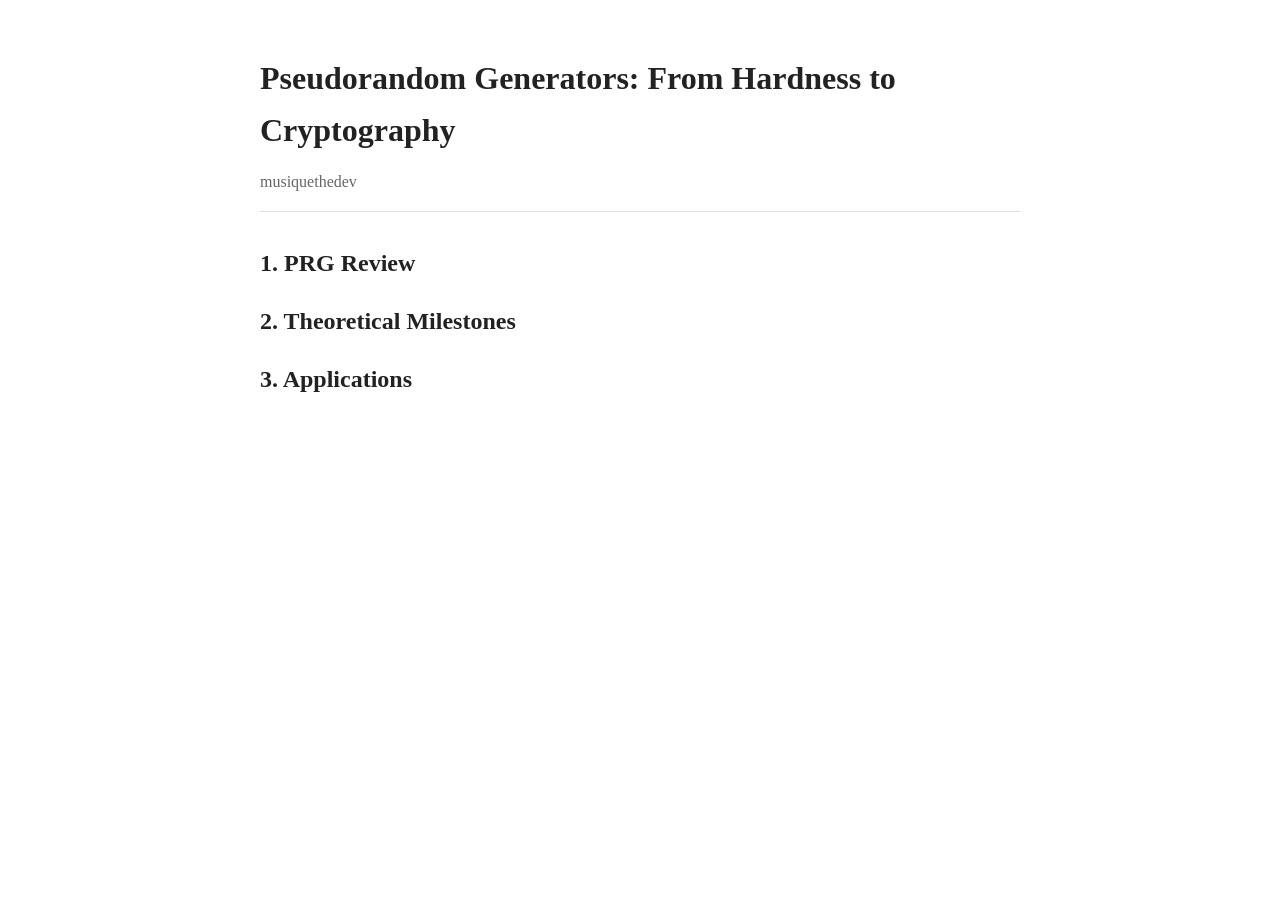
==== index.html @ 6d501039 "Initial site skeleton: title, author, section headers Co-Authored-By: Claude Opus 5.5 <noreply@anthr" ====
<!doctype html>
<html lang="en">
<head>
  <meta charset="utf-8">
  <meta name="viewport" content="width=device-width, initial-scale=1">
  <title>Pseudorandom Generators: From Hardness to Cryptography</title>
  <style>
    body { max-width: 760px; margin: 0 auto; padding: 2rem 1rem; font-family: Georgia, serif; line-height: 1.6; color: #222; background: #fff; }
    header { border-bottom: 1px solid #ddd; margin-bottom: 2rem; }
    .author { color: #666; margin-top: -0.5rem; }
  </style>
</head>
<body>
  <header>
    <h1>Pseudorandom Generators: From Hardness to Cryptography</h1>
    <p class="author">musiquethedev</p>
  </header>

  <section id="prg-review">
    <h2>1. PRG Review</h2>
  </section>

  <section id="theoretical-milestones">
    <h2>2. Theoretical Milestones</h2>
  </section>

  <section id="applications">
    <h2>3. Applications</h2>
  </section>
</body>
</html>
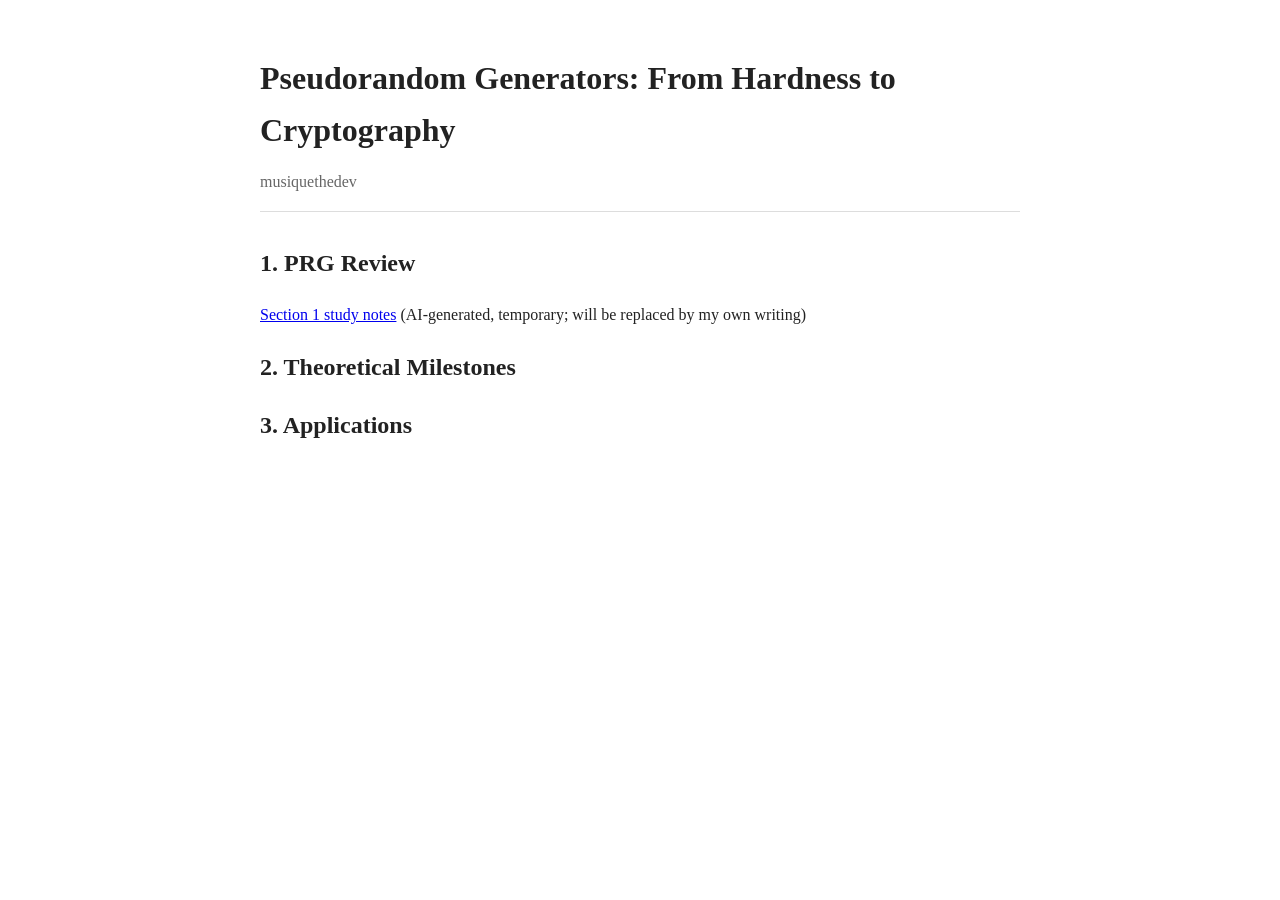
==== commit 6b8bbe9c: "Link Section 1 study notes from landing page Co-Authored-By: Claude Opus 5.5 <noreply@anthropic.com>" ====
--- a/index.html
+++ b/index.html
@@ -18,6 +18,7 @@
 
   <section id="prg-review">
     <h2>1. PRG Review</h2>
+    <p><a href="study/section1.html">Section 1 study notes</a> (AI-generated, temporary; will be replaced by my own writing)</p>
   </section>
 
   <section id="theoretical-milestones">
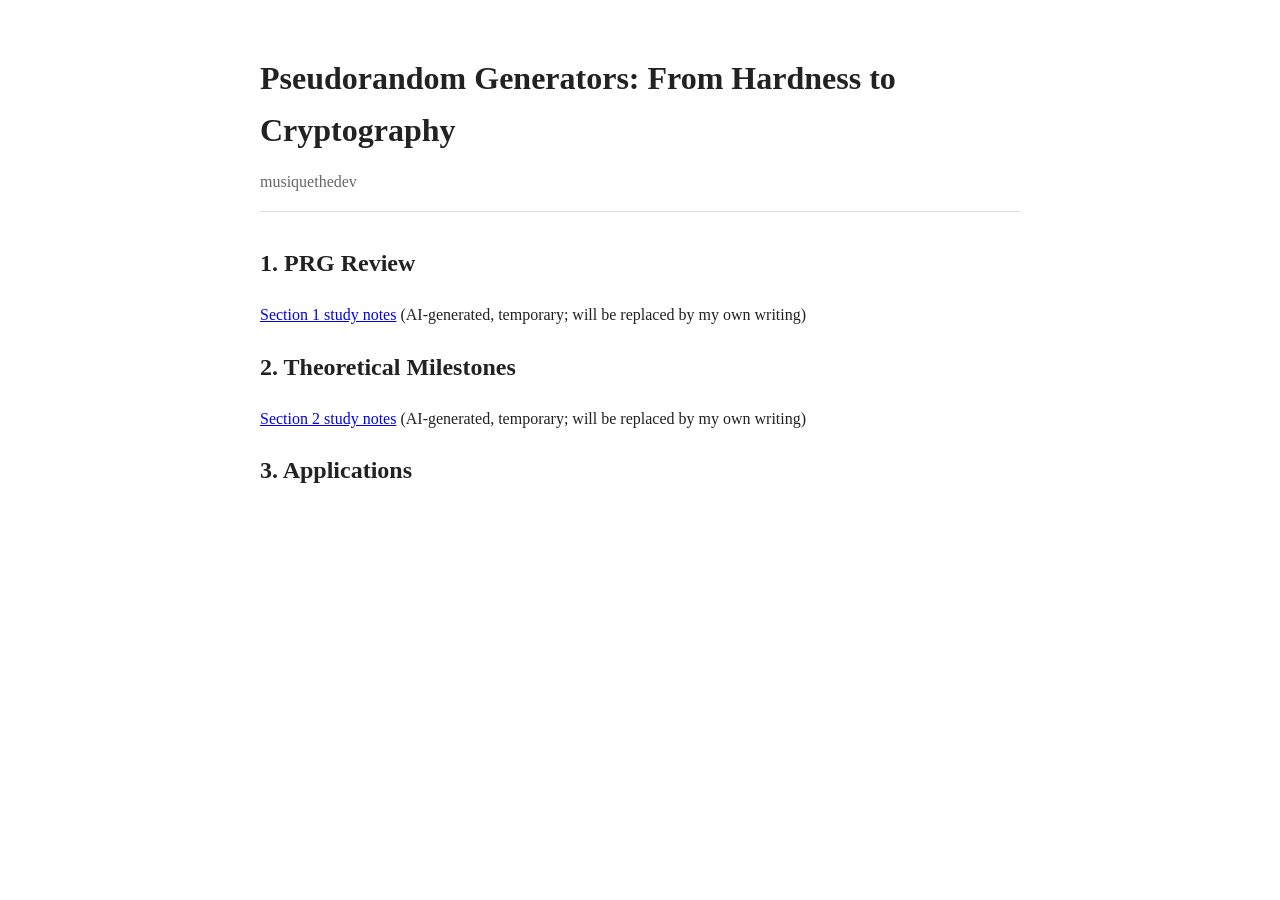
==== commit b7a9ec1b: "Restructure Section 1 derandomization part (Option A); add Section 2 study notes (OWF, Goldreich-Lev" ====
--- a/index.html
+++ b/index.html
@@ -23,6 +23,7 @@
 
   <section id="theoretical-milestones">
     <h2>2. Theoretical Milestones</h2>
+    <p><a href="study/section2.html">Section 2 study notes</a> (AI-generated, temporary; will be replaced by my own writing)</p>
   </section>
 
   <section id="applications">
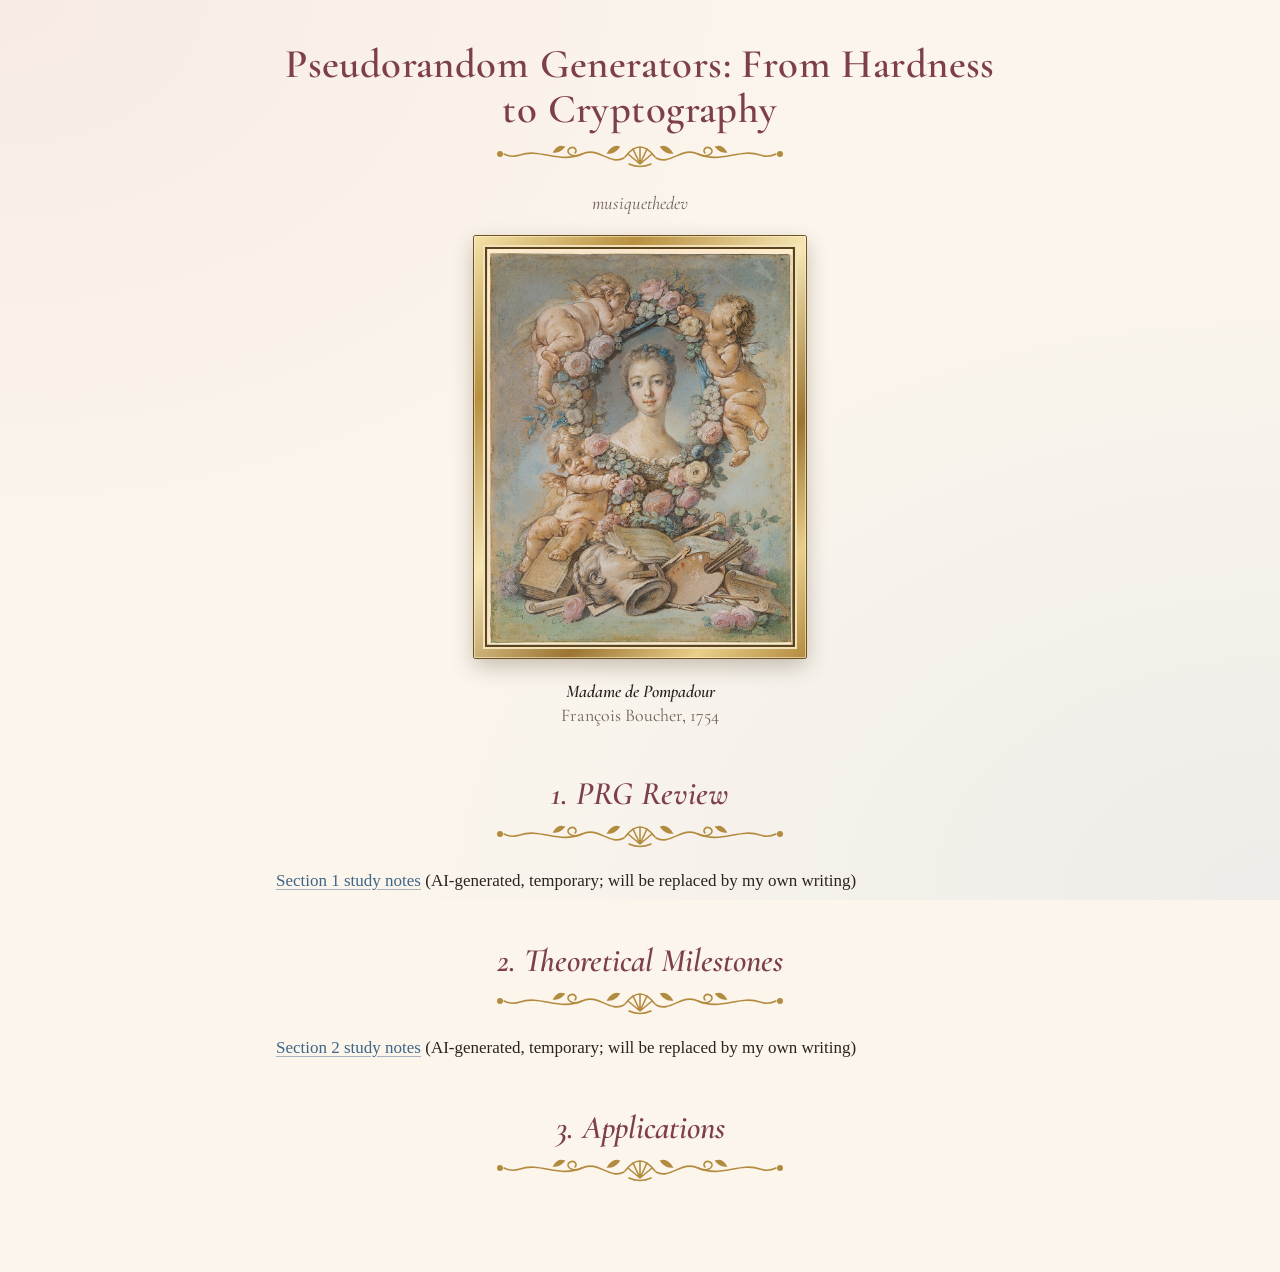
==== commit 11b6b8b9: "Rococo visual theme: pastel/gilt palette, Cormorant display titles, rocaille flourish dividers, gilt" ====
--- a/index.html
+++ b/index.html
@@ -4,16 +4,22 @@
   <meta charset="utf-8">
   <meta name="viewport" content="width=device-width, initial-scale=1">
   <title>Pseudorandom Generators: From Hardness to Cryptography</title>
+  <link rel="preconnect" href="https://fonts.googleapis.com"><link rel="preconnect" href="https://fonts.gstatic.com" crossorigin>
+  <link rel="stylesheet" href="https://fonts.googleapis.com/css2?family=Cormorant+Garamond:ital,wght@0,500;0,600;0,700;1,500;1,600&display=swap">
   <style>
-    body { max-width: 760px; margin: 0 auto; padding: 2rem 1rem; font-family: Georgia, serif; line-height: 1.6; color: #222; background: #fff; }
-    header { border-bottom: 1px solid #ddd; margin-bottom: 2rem; }
-    .author { color: #666; margin-top: -0.5rem; }
+    *{box-sizing:border-box}
+    body { max-width: 760px; margin: 0 auto; padding: 2rem 16px 4rem; font-family: Georgia, serif; line-height: 1.6; font-size: 17px; color: var(--fg); background: var(--bg); }
+    header { margin-bottom: 1rem; }
+    section { margin-bottom: 1.5rem; }
+    a { color: var(--accent); }
   </style>
+  <link rel="stylesheet" href="assets/rococo.css">
 </head>
 <body>
   <header>
     <h1>Pseudorandom Generators: From Hardness to Cryptography</h1>
     <p class="author">musiquethedev</p>
+    <figure class="painting"><div class="frame"><img src="assets/paintings/boucher-pompadour.jpg" width="960" height="1242" alt="A pastel portrait of Madame de Pompadour framed by a garland of roses held by cherubs, above books, a palette and music." decoding="async"></div><figcaption><a href="https://commons.wikimedia.org/wiki/File:Fran%C3%A7ois_Boucher_-_Madame_de_Pompadour_-_Google_Art_Project.jpg" rel="noopener"><span class="p-title">Madame de Pompadour</span></a><br><span class="p-artist">François Boucher, 1754</span></figcaption></figure>
   </header>
 
   <section id="prg-review">
--- a/assets/rococo.css
+++ b/assets/rococo.css
@@ -0,0 +1,89 @@
+/* Rococo theme for the whole site: pastel salon palette, gilt ornament, display type for titles.
+   Body prose keeps the original Georgia 17px / 1.65 for readability. Loaded after each page's own styles. */
+:root{
+  --bg:#fbf5ec; --fg:#2b2320; --muted:#6f6258; --rule:#e6d8c3; --card:#f6ece0;
+  --accent:#3f6587; --warn-bg:#fbf0d6; --warn-fg:#6b4e00; --warn-rule:#d9b86a;
+  --src-bg:#e5edf3; --src-fg:#2f5372; --me-bg:#f6e1e3; --me-fg:#8c3a48;
+  --dr:#3d7660; --dr-bg:#e7f0eb;
+  --heading:#7e3f4c; --gold:#b38b3f; --gold-soft:#dcc48c; --gold-ink:#7f5d22;
+  --blush:rgba(214,150,160,.10); --sky:rgba(140,175,210,.12);
+}
+@media (prefers-color-scheme: dark){
+  :root:not([data-theme="light"]){
+    --bg:#191c25; --fg:#ece4d6; --muted:#a89e90; --rule:#383a45; --card:#22252f;
+    --accent:#9ec0de; --warn-bg:#352c16; --warn-fg:#f0d78f; --warn-rule:#7c6526;
+    --src-bg:#24364a; --src-fg:#c3d8ec; --me-bg:#452a30; --me-fg:#f0bcc4;
+    --dr:#8fcdb2; --dr-bg:#1d312a;
+    --heading:#e8b4bd; --gold:#d4b36a; --gold-soft:#7d6939; --gold-ink:#e2c587;
+    --blush:rgba(232,180,189,.06); --sky:rgba(158,192,222,.07);
+  }
+}
+:root[data-theme="dark"]{
+  --bg:#191c25; --fg:#ece4d6; --muted:#a89e90; --rule:#383a45; --card:#22252f;
+  --accent:#9ec0de; --warn-bg:#352c16; --warn-fg:#f0d78f; --warn-rule:#7c6526;
+  --src-bg:#24364a; --src-fg:#c3d8ec; --me-bg:#452a30; --me-fg:#f0bcc4;
+  --dr:#8fcdb2; --dr-bg:#1d312a;
+  --heading:#e8b4bd; --gold:#d4b36a; --gold-soft:#7d6939; --gold-ink:#e2c587;
+  --blush:rgba(232,180,189,.06); --sky:rgba(158,192,222,.07);
+}
+
+/* Soft pastel wash, like a salon ceiling */
+body,.deck{background:
+  radial-gradient(ellipse at 0% 0%,var(--blush),transparent 45%),
+  radial-gradient(ellipse at 100% 100%,var(--sky),transparent 50%),
+  var(--bg)}
+body{background-attachment:fixed}
+
+/* ---------- Display type ---------- */
+h1,h2,h3,.deck-title,.box > .label,th,.toc-title{font-family:"Cormorant Garamond","Cormorant",Garamond,Georgia,serif}
+h1{font-weight:600;font-size:2.55rem;line-height:1.12;text-align:center;color:var(--heading);letter-spacing:.01em;margin:.6rem 0 .2rem}
+h1::after,h2::after{content:"";display:block;width:min(300px,78%);height:30px;margin:.45rem auto 0;background:var(--gold);
+  -webkit-mask:url("data:image/svg+xml,<svg xmlns=%22http://www.w3.org/2000/svg%22 viewBox=%220 -5 300 35%22 fill=%22none%22 stroke=%22%23000%22 stroke-width=%221.6%22 stroke-linecap=%22round%22><path d=%22M150 24L150 7M150 24L143 9M150 24L157 9M150 24L138 14M150 24L162 14%22/><path d=%22M135 17Q150-3 165 17%22/><path d=%22M139 24Q150 29 161 24%22/><path d=%22M134 18C120 26 108 6 92 14C82 19 74 12 80 8C84 6 88 10 85 13%22/><path d=%22M92 14C70 24 50 8 30 15C24 17 18 16 14 14%22/><path d=%22M118 13q5-8 11-6q-4 6-11 6z%22 fill=%22%23000%22/><path d=%22M64 12q4-7 10-5q-4 5-10 5z%22 fill=%22%23000%22/><circle cx=%2210%22 cy=%2214%22 r=%222.2%22 fill=%22%23000%22/><g transform=%22translate%28300 0%29 scale%28-1 1%29%22><path d=%22M134 18C120 26 108 6 92 14C82 19 74 12 80 8C84 6 88 10 85 13%22/><path d=%22M92 14C70 24 50 8 30 15C24 17 18 16 14 14%22/><path d=%22M118 13q5-8 11-6q-4 6-11 6z%22 fill=%22%23000%22/><path d=%22M64 12q4-7 10-5q-4 5-10 5z%22 fill=%22%23000%22/><circle cx=%2210%22 cy=%2214%22 r=%222.2%22 fill=%22%23000%22/></g></svg>") center/contain no-repeat;mask:url("data:image/svg+xml,<svg xmlns=%22http://www.w3.org/2000/svg%22 viewBox=%220 0 300 30%22 fill=%22none%22 stroke=%22%23000%22 stroke-width=%221.6%22 stroke-linecap=%22round%22><path d=%22M150 24L150 7M150 24L143 9M150 24L157 9M150 24L138 14M150 24L162 14%22/><path d=%22M135 17Q150-3 165 17%22/><path d=%22M139 24Q150 29 161 24%22/><path d=%22M134 18C120 26 108 6 92 14C82 19 74 12 80 8C84 6 88 10 85 13%22/><path d=%22M92 14C70 24 50 8 30 15C24 17 18 16 14 14%22/><path d=%22M118 13q5-8 11-6q-4 6-11 6z%22 fill=%22%23000%22/><path d=%22M64 12q4-7 10-5q-4 5-10 5z%22 fill=%22%23000%22/><circle cx=%2210%22 cy=%2214%22 r=%222.2%22 fill=%22%23000%22/><g transform=%22translate%28300 0%29 scale%28-1 1%29%22><path d=%22M134 18C120 26 108 6 92 14C82 19 74 12 80 8C84 6 88 10 85 13%22/><path d=%22M92 14C70 24 50 8 30 15C24 17 18 16 14 14%22/><path d=%22M118 13q5-8 11-6q-4 6-11 6z%22 fill=%22%23000%22/><path d=%22M64 12q4-7 10-5q-4 5-10 5z%22 fill=%22%23000%22/><circle cx=%2210%22 cy=%2214%22 r=%222.2%22 fill=%22%23000%22/></g></svg>") center/contain no-repeat}
+h2{font-weight:600;font-style:italic;font-size:2.05rem;line-height:1.15;text-align:center;color:var(--heading);
+  border-top:none;padding-top:0;margin:3rem 0 1rem}
+h3{font-weight:700;font-size:1.42rem;line-height:1.25;color:var(--gold-ink);margin:2rem 0 .45rem;display:flex;align-items:center;gap:.5rem}
+h3::before{content:"";flex:0 0 auto;width:28px;height:17px;background:var(--gold);
+  -webkit-mask:url("data:image/svg+xml,<svg xmlns=%22http://www.w3.org/2000/svg%22 viewBox=%220 0 40 24%22 fill=%22none%22 stroke=%22%23000%22 stroke-width=%221.6%22 stroke-linecap=%22round%22><path d=%22M20 20C12 22 6 14 10 9C13 5 19 8 16 12%22/><path d=%22M20 20C28 22 34 14 30 9C27 5 21 8 24 12%22/><path d=%22M20 20L20 6%22/><circle cx=%2220%22 cy=%224%22 r=%222%22 fill=%22%23000%22/></svg>") center/contain no-repeat;mask:url("data:image/svg+xml,<svg xmlns=%22http://www.w3.org/2000/svg%22 viewBox=%220 0 40 24%22 fill=%22none%22 stroke=%22%23000%22 stroke-width=%221.6%22 stroke-linecap=%22round%22><path d=%22M20 20C12 22 6 14 10 9C13 5 19 8 16 12%22/><path d=%22M20 20C28 22 34 14 30 9C27 5 21 8 24 12%22/><path d=%22M20 20L20 6%22/><circle cx=%2220%22 cy=%224%22 r=%222%22 fill=%22%23000%22/></svg>") center/contain no-repeat}
+h1 + .author,.author{text-align:center;font-family:"Cormorant Garamond",Georgia,serif;font-style:italic;font-size:1.15rem;color:var(--muted)}
+
+/* ---------- Cartouche boxes ---------- */
+.box{background:var(--card);border:1px solid var(--gold);border-left:1px solid var(--gold);border-radius:3px;
+  box-shadow:inset 0 0 0 3px var(--card),inset 0 0 0 4px var(--gold-soft);padding:.85rem 1.15rem}
+.box > .label{font-size:1.12rem;font-weight:700;text-transform:none;letter-spacing:.03em;font-variant:small-caps;color:var(--gold-ink)}
+.box.derand{border-color:var(--dr);border-left-color:var(--dr);box-shadow:inset 0 0 0 3px var(--dr-bg),inset 0 0 0 4px color-mix(in srgb,var(--dr) 45%,transparent)}
+.box.derand > .label{color:var(--dr)}
+.banner{border:1px solid var(--warn-rule);box-shadow:inset 0 0 0 3px var(--warn-bg),inset 0 0 0 4px var(--warn-rule);border-radius:3px}
+.derand-banner{border-radius:3px;box-shadow:inset 0 0 0 3px var(--dr-bg),inset 0 0 0 4px color-mix(in srgb,var(--dr) 45%,transparent)}
+.proof{border-left:2px dotted var(--gold)}
+.plan{background:color-mix(in srgb,var(--card) 70%,transparent);border-left:2px solid var(--heading);border-radius:2px}
+.toc{background:var(--card);border:1px solid var(--gold-soft);border-radius:3px}
+th{font-size:1.02rem;font-weight:700;font-variant:small-caps;letter-spacing:.02em;color:var(--gold-ink)}
+th,td{border-color:var(--gold-soft)}
+.caption{font-family:Georgia,serif;font-style:italic}
+a{text-decoration-color:color-mix(in srgb,var(--accent) 45%,transparent);text-underline-offset:.15em}
+a:hover{text-decoration-color:var(--accent)}
+
+/* ---------- Paintings in gilt frames ---------- */
+figure.painting{margin:.4rem auto 1.8rem;text-align:center}
+figure.painting .frame{display:inline-block;max-width:100%;padding:11px;border-radius:2px;
+  background:linear-gradient(135deg,#f5e3a8 0%,#b8903f 22%,#f7e7b4 45%,#9b7431 68%,#e9cf8a 85%,#b38b3f 100%);
+  box-shadow:0 0 0 1px #6f5120,0 8px 22px rgba(60,40,10,.28),inset 0 0 0 1px rgba(255,248,225,.55)}
+figure.painting img{display:block;max-width:100%;width:auto;height:auto;max-height:min(46vh,400px);
+  border:2px solid #5d431a;box-shadow:0 0 0 2px #f1e2bd}
+figure.painting figcaption{margin-top:.75rem;font-family:"Cormorant Garamond",Georgia,serif;font-size:1.12rem;line-height:1.35;color:var(--muted)}
+figure.painting figcaption .p-title{font-style:italic;font-weight:600;color:var(--fg)}
+figure.painting figcaption a{color:inherit;text-decoration:none}
+figure.painting figcaption a:hover .p-title{text-decoration:underline}
+@media (max-width:640px){figure.painting .frame{padding:7px}h1{font-size:2.05rem}h2{font-size:1.7rem}}
+
+/* ---------- Slideshow chrome ---------- */
+.slide-inner > h2:first-child{margin-top:0}
+.deck-bar{background:color-mix(in srgb,var(--bg) 92%,transparent);border-bottom:3px double var(--gold-soft);-webkit-backdrop-filter:blur(4px);backdrop-filter:blur(4px)}
+.deck-title{font-style:italic;font-weight:600;font-size:1.08rem;color:var(--heading)}
+.deck-count{font-family:"Cormorant Garamond",Georgia,serif;font-size:1rem;font-variant:small-caps}
+.deck-toggle{font-family:"Cormorant Garamond",Georgia,serif;font-size:.98rem;font-weight:600;font-variant:small-caps;color:var(--gold-ink);border-color:var(--gold)}
+.deck-nav{font-family:"Cormorant Garamond",Georgia,serif;font-size:30px;color:var(--gold-ink);border:1px solid var(--gold);
+  background:radial-gradient(circle at 35% 30%,var(--bg),var(--card));box-shadow:0 0 0 3px var(--bg),0 0 0 4px var(--gold-soft),0 3px 10px rgba(60,40,10,.18)}
+.deck-nav:hover{border-color:var(--gold);color:var(--heading)}
+.deck-progress{background:linear-gradient(90deg,var(--gold-soft),var(--gold),var(--heading))}
+@media print{figure.painting img{max-height:none}}
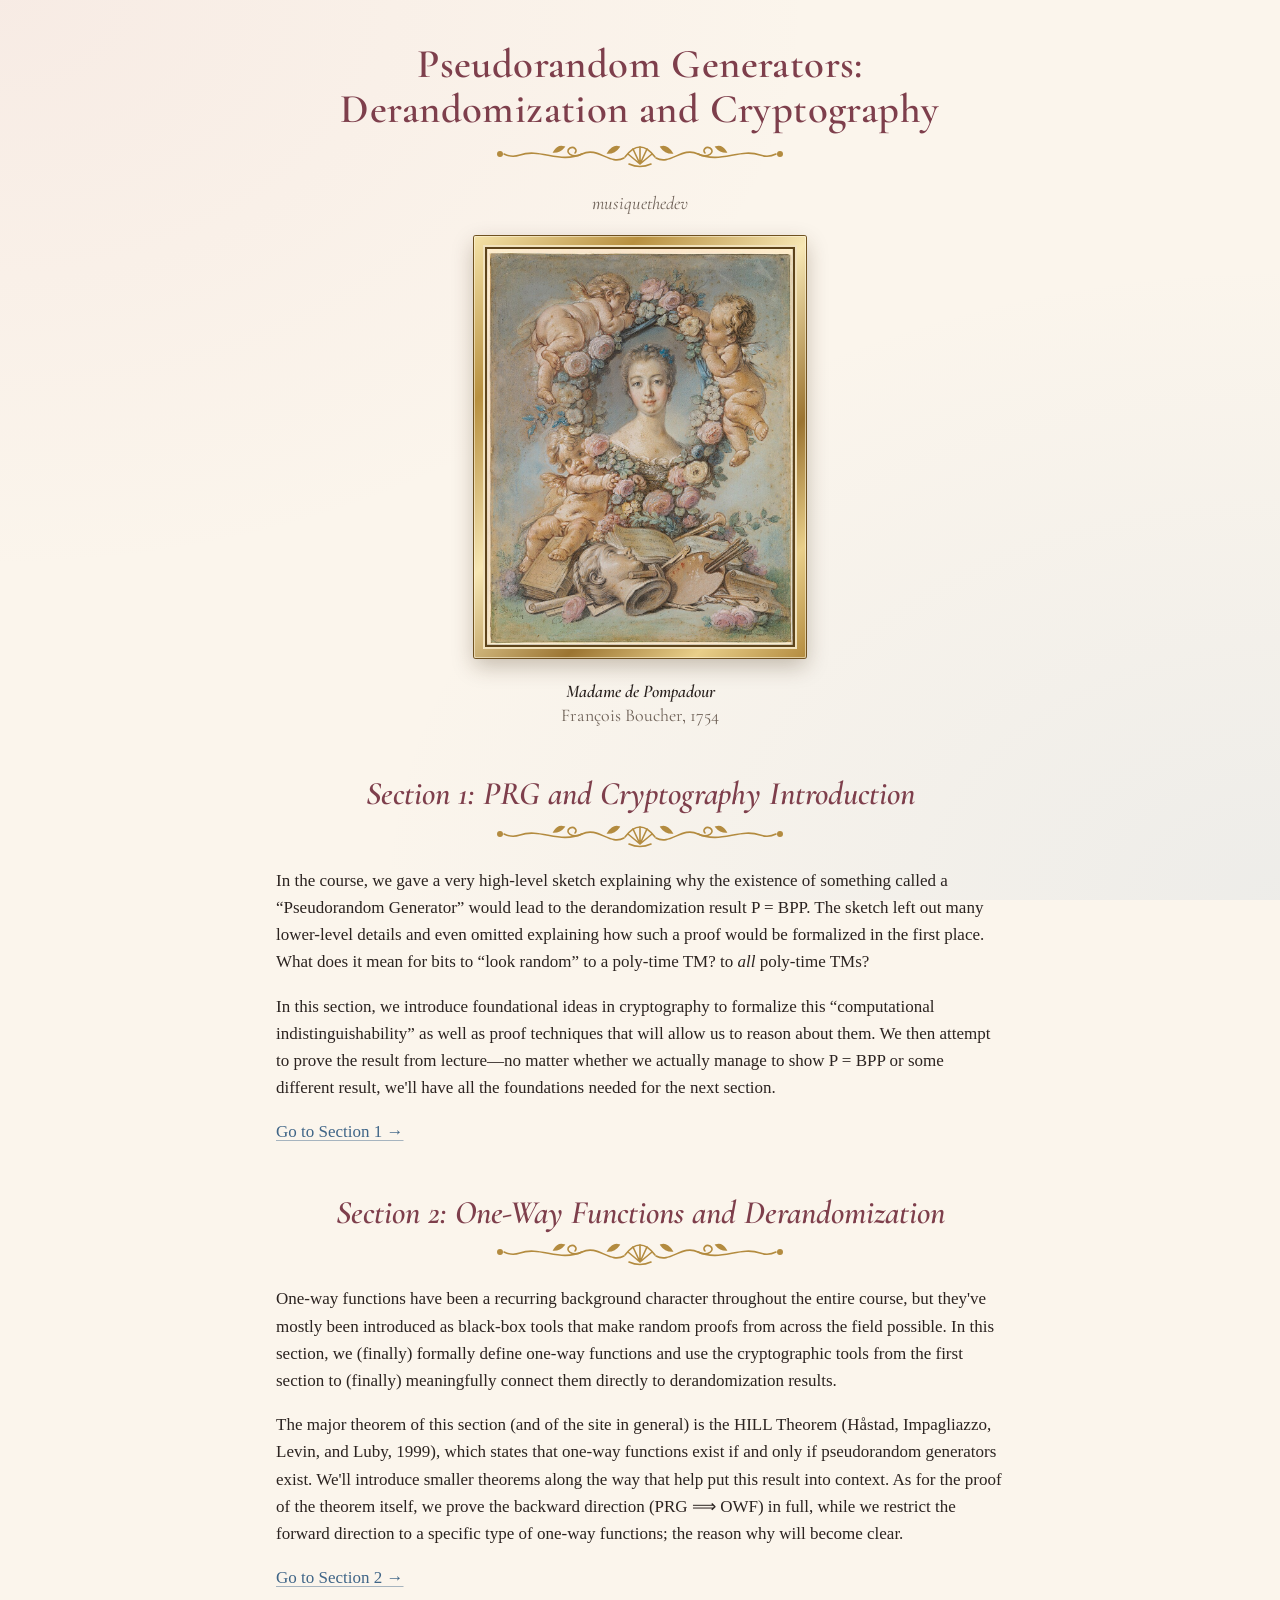
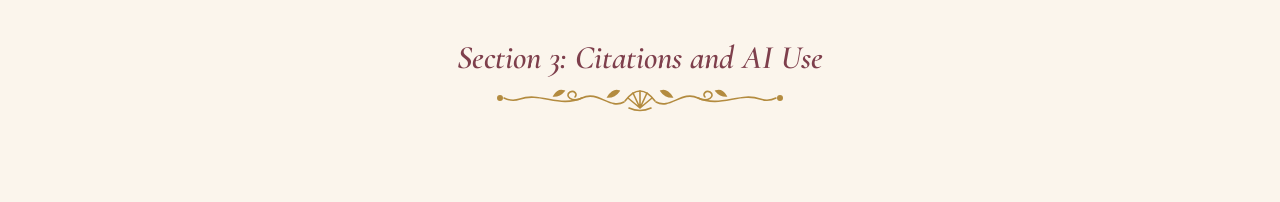
==== commit 3dc517a1: "Rewrite site from the author's prose plans (prose/page1.md, page2.md, landing.md, general_things.md)" ====
--- a/index.html
+++ b/index.html
@@ -3,7 +3,7 @@
 <head>
   <meta charset="utf-8">
   <meta name="viewport" content="width=device-width, initial-scale=1">
-  <title>Pseudorandom Generators: From Hardness to Cryptography</title>
+  <title>Pseudorandom Generators: Derandomization and Cryptography</title>
   <link rel="preconnect" href="https://fonts.googleapis.com"><link rel="preconnect" href="https://fonts.gstatic.com" crossorigin>
   <link rel="stylesheet" href="https://fonts.googleapis.com/css2?family=Cormorant+Garamond:ital,wght@0,500;0,600;0,700;1,500;1,600&display=swap">
   <style>
@@ -17,23 +17,27 @@
 </head>
 <body>
   <header>
-    <h1>Pseudorandom Generators: From Hardness to Cryptography</h1>
+    <h1>Pseudorandom Generators: Derandomization and Cryptography</h1>
     <p class="author">musiquethedev</p>
     <figure class="painting"><div class="frame"><img src="assets/paintings/boucher-pompadour.jpg" width="960" height="1242" alt="A pastel portrait of Madame de Pompadour framed by a garland of roses held by cherubs, above books, a palette and music." decoding="async"></div><figcaption><a href="https://commons.wikimedia.org/wiki/File:Fran%C3%A7ois_Boucher_-_Madame_de_Pompadour_-_Google_Art_Project.jpg" rel="noopener"><span class="p-title">Madame de Pompadour</span></a><br><span class="p-artist">François Boucher, 1754</span></figcaption></figure>
   </header>
 
-  <section id="prg-review">
-    <h2>1. PRG Review</h2>
-    <p><a href="study/section1.html">Section 1 study notes</a> (AI-generated, temporary; will be replaced by my own writing)</p>
+  <section id="section-1">
+    <h2>Section 1: PRG and Cryptography Introduction</h2>
+    <p>In the course, we gave a very high-level sketch explaining why the existence of something called a “Pseudorandom Generator” would lead to the derandomization result P = BPP. The sketch left out many lower-level details and even omitted explaining how such a proof would be formalized in the first place. What does it mean for bits to “look random” to a poly-time TM? to <em>all</em> poly-time TMs?</p>
+    <p>In this section, we introduce foundational ideas in cryptography to formalize this “computational indistinguishability” as well as proof techniques that will allow us to reason about them. We then attempt to prove the result from lecture—no matter whether we actually manage to show P = BPP or some different result, we'll have all the foundations needed for the next section.</p>
+    <p><a href="section1.html">Go to Section 1 →</a></p>
   </section>
 
-  <section id="theoretical-milestones">
-    <h2>2. Theoretical Milestones</h2>
-    <p><a href="study/section2.html">Section 2 study notes</a> (AI-generated, temporary; will be replaced by my own writing)</p>
+  <section id="section-2">
+    <h2>Section 2: One-Way Functions and Derandomization</h2>
+    <p>One-way functions have been a recurring background character throughout the entire course, but they've mostly been introduced as black-box tools that make random proofs from across the field possible. In this section, we (finally) formally define one-way functions and use the cryptographic tools from the first section to (finally) meaningfully connect them directly to derandomization results.</p>
+    <p>The major theorem of this section (and of the site in general) is the HILL Theorem (Håstad, Impagliazzo, Levin, and Luby, 1999), which states that one-way functions exist if and only if pseudorandom generators exist. We'll introduce smaller theorems along the way that help put this result into context. As for the proof of the theorem itself, we prove the backward direction (PRG ⟹ OWF) in full, while we restrict the forward direction to a specific type of one-way functions; the reason why will become clear.</p>
+    <p><a href="section2.html">Go to Section 2 →</a></p>
   </section>
 
-  <section id="applications">
-    <h2>3. Applications</h2>
+  <section id="citations">
+    <h2>Section 3: Citations and AI Use</h2>
   </section>
 </body>
 </html>
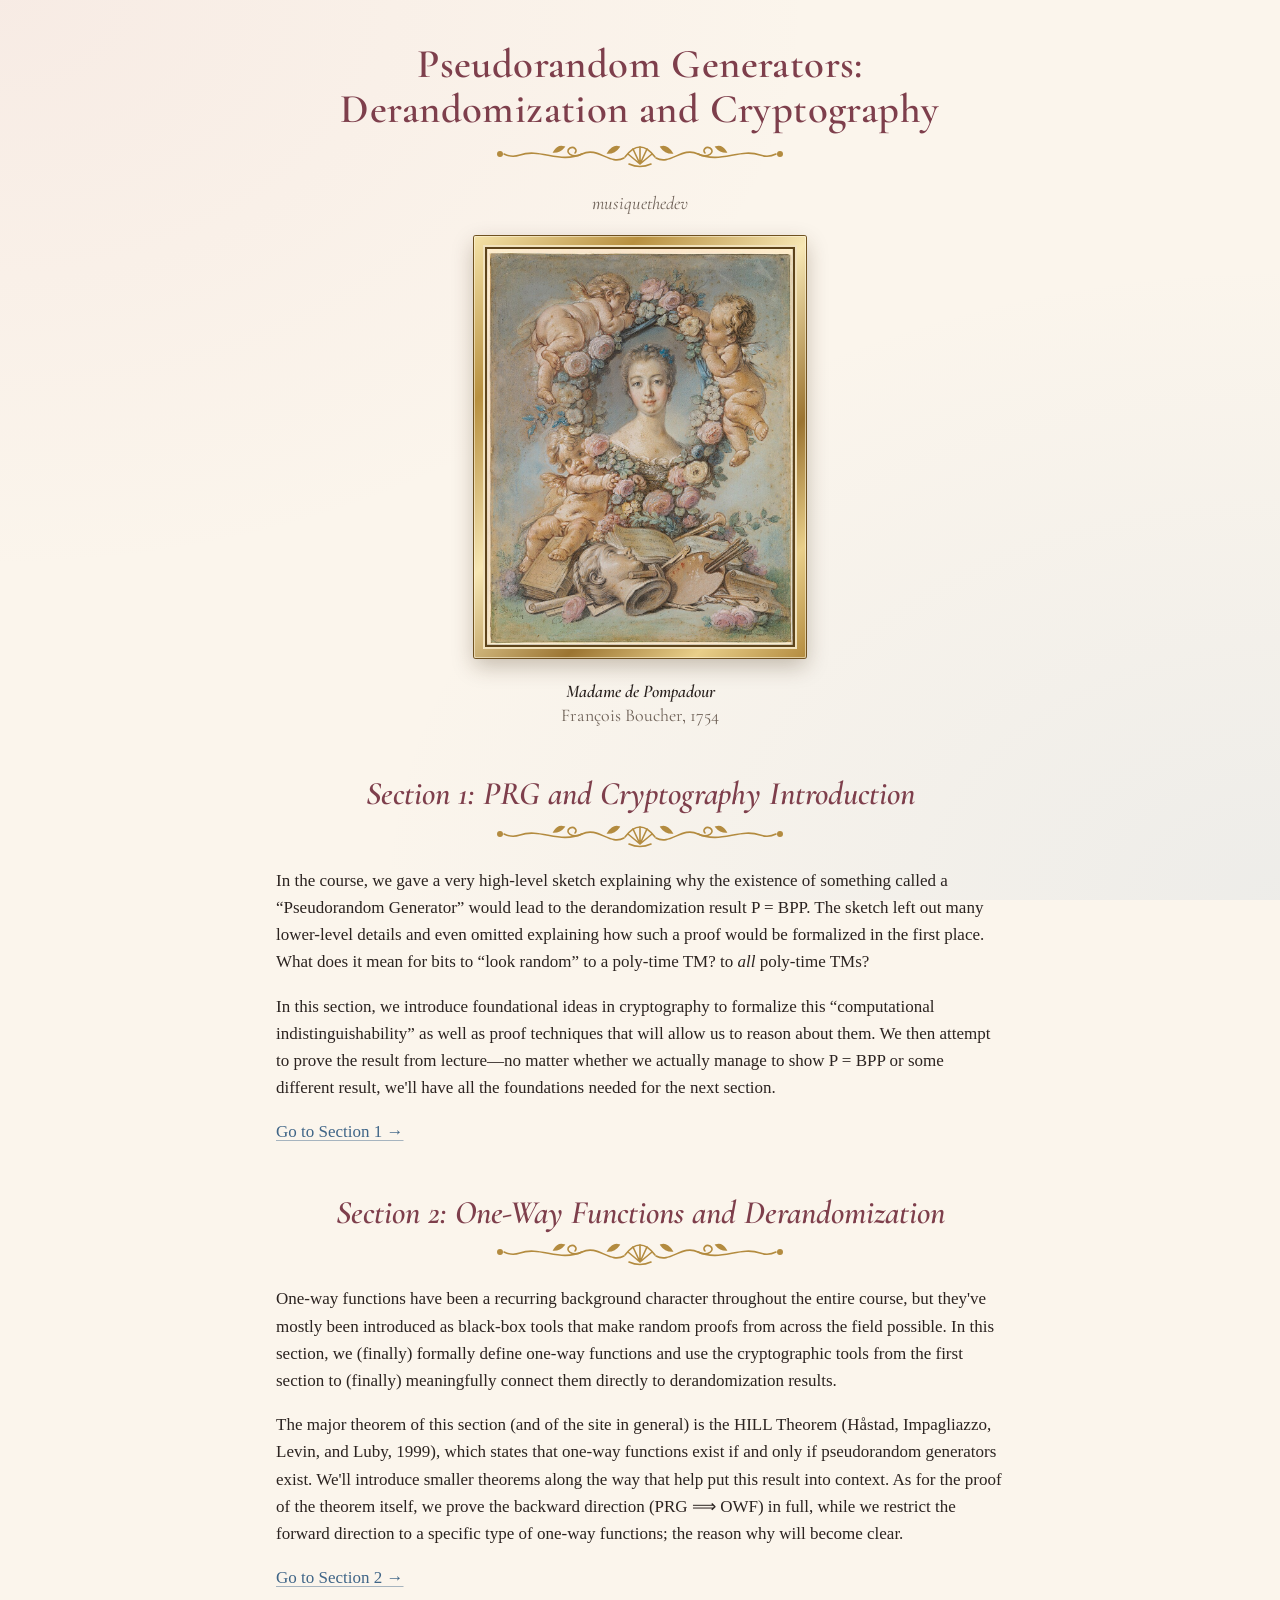
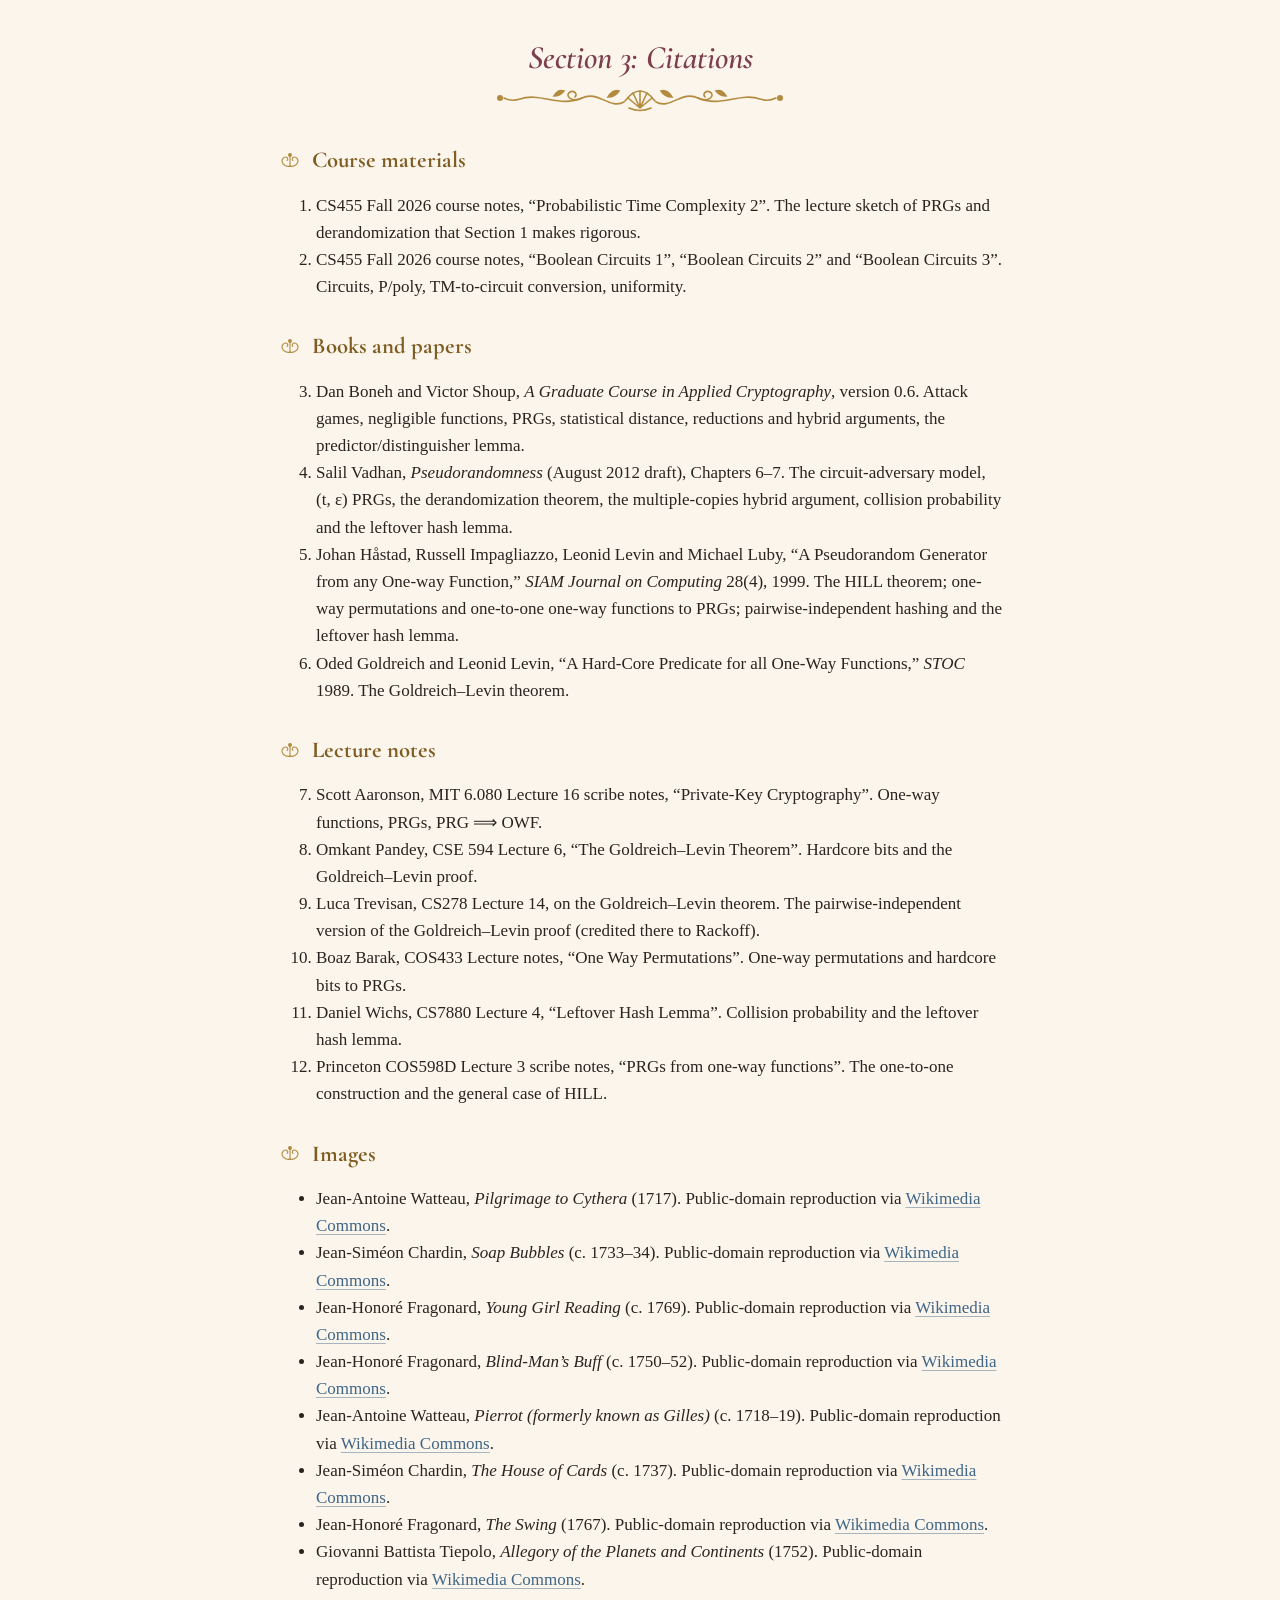
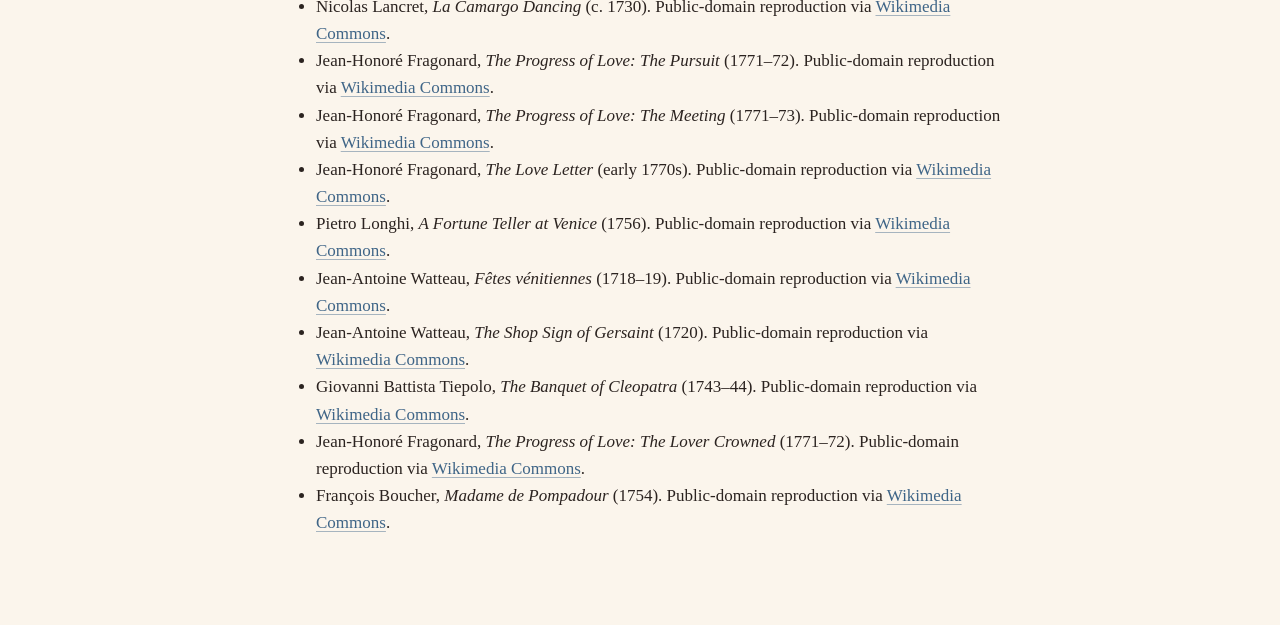
==== commit 07d415ca: "Fix prose errors (BPP ⊆ SUBEXP, P ⊊ NP, image, 2^t−1); add uniform-route note; update reduction capt" ====
--- a/index.html
+++ b/index.html
@@ -37,7 +37,49 @@
   </section>
 
   <section id="citations">
-    <h2>Section 3: Citations and AI Use</h2>
+    <h2>Section 3: Citations</h2>
+    <h3>Course materials</h3>
+    <ol>
+      <li>CS455 Fall 2026 course notes, “Probabilistic Time Complexity 2”. The lecture sketch of PRGs and derandomization that Section 1 makes rigorous.</li>
+      <li>CS455 Fall 2026 course notes, “Boolean Circuits 1”, “Boolean Circuits 2” and “Boolean Circuits 3”. Circuits, P/poly, TM-to-circuit conversion, uniformity.</li>
+    </ol>
+    <h3>Books and papers</h3>
+    <ol start="3">
+      <li>Dan Boneh and Victor Shoup, <em>A Graduate Course in Applied Cryptography</em>, version 0.6. Attack games, negligible functions, PRGs, statistical distance, reductions and hybrid arguments, the predictor/distinguisher lemma.</li>
+      <li>Salil Vadhan, <em>Pseudorandomness</em> (August 2012 draft), Chapters 6–7. The circuit-adversary model, (t, ε) PRGs, the derandomization theorem, the multiple-copies hybrid argument, collision probability and the leftover hash lemma.</li>
+      <li>Johan Håstad, Russell Impagliazzo, Leonid Levin and Michael Luby, “A Pseudorandom Generator from any One-way Function,” <em>SIAM Journal on Computing</em> 28(4), 1999. The HILL theorem; one-way permutations and one-to-one one-way functions to PRGs; pairwise-independent hashing and the leftover hash lemma.</li>
+      <li>Oded Goldreich and Leonid Levin, “A Hard-Core Predicate for all One-Way Functions,” <em>STOC</em> 1989. The Goldreich–Levin theorem.</li>
+    </ol>
+    <h3>Lecture notes</h3>
+    <ol start="7">
+      <li>Scott Aaronson, MIT 6.080 Lecture 16 scribe notes, “Private-Key Cryptography”. One-way functions, PRGs, PRG ⟹ OWF.</li>
+      <li>Omkant Pandey, CSE 594 Lecture 6, “The Goldreich–Levin Theorem”. Hardcore bits and the Goldreich–Levin proof.</li>
+      <li>Luca Trevisan, CS278 Lecture 14, on the Goldreich–Levin theorem. The pairwise-independent version of the Goldreich–Levin proof (credited there to Rackoff).</li>
+      <li>Boaz Barak, COS433 Lecture notes, “One Way Permutations”. One-way permutations and hardcore bits to PRGs.</li>
+      <li>Daniel Wichs, CS7880 Lecture 4, “Leftover Hash Lemma”. Collision probability and the leftover hash lemma.</li>
+      <li>Princeton COS598D Lecture 3 scribe notes, “PRGs from one-way functions”. The one-to-one construction and the general case of HILL.</li>
+    </ol>
+    <h3>Images</h3>
+    <ul>
+      <li>Jean-Antoine Watteau, <em>Pilgrimage to Cythera</em> (1717). Public-domain reproduction via <a href="https://commons.wikimedia.org/wiki/File:L%27Embarquement_pour_Cyth%C3%A8re,_by_Antoine_Watteau,_from_C2RMF_retouched.jpg">Wikimedia Commons</a>.</li>
+      <li>Jean-Siméon Chardin, <em>Soap Bubbles</em> (c. 1733–34). Public-domain reproduction via <a href="https://commons.wikimedia.org/wiki/File:Soap_Bubbles_MET_DP356133.jpg">Wikimedia Commons</a>.</li>
+      <li>Jean-Honoré Fragonard, <em>Young Girl Reading</em> (c. 1769). Public-domain reproduction via <a href="https://commons.wikimedia.org/wiki/File:Jean_Honor%C3%A9_Fragonard,_Young_Girl_Reading,_c._1769,_NGA_46303.jpg">Wikimedia Commons</a>.</li>
+      <li>Jean-Honoré Fragonard, <em>Blind-Man’s Buff</em> (c. 1750–52). Public-domain reproduction via <a href="https://commons.wikimedia.org/wiki/File:Jean-Honor%C3%A9_Fragonard_-_Blind-Man%E2%80%99s_Buff_-_Google_Art_Project.jpg">Wikimedia Commons</a>.</li>
+      <li>Jean-Antoine Watteau, <em>Pierrot (formerly known as Gilles)</em> (c. 1718–19). Public-domain reproduction via <a href="https://commons.wikimedia.org/wiki/File:Jean-Antoine_Watteau_-_Pierrot,_dit_autrefois_Gilles.jpg">Wikimedia Commons</a>.</li>
+      <li>Jean-Siméon Chardin, <em>The House of Cards</em> (c. 1737). Public-domain reproduction via <a href="https://commons.wikimedia.org/wiki/File:Jean_Sim%C3%A9on_Chardin,_The_House_of_Cards,_probably_1737,_NGA_97.jpg">Wikimedia Commons</a>.</li>
+      <li>Jean-Honoré Fragonard, <em>The Swing</em> (1767). Public-domain reproduction via <a href="https://commons.wikimedia.org/wiki/File:Jean-Honor%C3%A9_Fragonard_-_The_Swing_-_WGA08061.jpg">Wikimedia Commons</a>.</li>
+      <li>Giovanni Battista Tiepolo, <em>Allegory of the Planets and Continents</em> (1752). Public-domain reproduction via <a href="https://commons.wikimedia.org/wiki/File:Allegory_of_the_Planets_and_Continents_MET_1977_1.3.jpg">Wikimedia Commons</a>.</li>
+      <li>Nicolas Lancret, <em>La Camargo Dancing</em> (c. 1730). Public-domain reproduction via <a href="https://commons.wikimedia.org/wiki/File:Nicolas_Lancret,_La_Camargo_Dancing,_c._1730,_NGA_96.jpg">Wikimedia Commons</a>.</li>
+      <li>Jean-Honoré Fragonard, <em>The Progress of Love: The Pursuit</em> (1771–72). Public-domain reproduction via <a href="https://commons.wikimedia.org/wiki/File:The_Progress_of_Love_-_The_Pursuit_-_Fragonard_1771-72.jpg">Wikimedia Commons</a>.</li>
+      <li>Jean-Honoré Fragonard, <em>The Progress of Love: The Meeting</em> (1771–73). Public-domain reproduction via <a href="https://commons.wikimedia.org/wiki/File:Jean-Honor%C3%A9_Fragonard_-_Les_Progr%C3%A8s_de_l%27amour_-_Le_rendez-vous_-_Google_Art_Project.jpg">Wikimedia Commons</a>.</li>
+      <li>Jean-Honoré Fragonard, <em>The Love Letter</em> (early 1770s). Public-domain reproduction via <a href="https://commons.wikimedia.org/wiki/File:The_Love_Letter_MET_DP-1014-001.jpg">Wikimedia Commons</a>.</li>
+      <li>Pietro Longhi, <em>A Fortune Teller at Venice</em> (1756). Public-domain reproduction via <a href="https://commons.wikimedia.org/wiki/File:Longhi_-_A_Fortune_Teller_at_Venice,_about_1756,_NG1334.jpg">Wikimedia Commons</a>.</li>
+      <li>Jean-Antoine Watteau, <em>Fêtes vénitiennes</em> (1718–19). Public-domain reproduction via <a href="https://commons.wikimedia.org/wiki/File:Jean-Antoine_Watteau_-_F%C3%AAtes_Venitiennes_-_Google_Art_Project.jpg">Wikimedia Commons</a>.</li>
+      <li>Jean-Antoine Watteau, <em>The Shop Sign of Gersaint</em> (1720). Public-domain reproduction via <a href="https://commons.wikimedia.org/wiki/File:L%27enseigne_de_Gersaint.jpg">Wikimedia Commons</a>.</li>
+      <li>Giovanni Battista Tiepolo, <em>The Banquet of Cleopatra</em> (1743–44). Public-domain reproduction via <a href="https://commons.wikimedia.org/wiki/File:Giambattista_Tiepolo_-_The_Banquet_of_Cleopatra_-_Google_Art_Project.jpg">Wikimedia Commons</a>.</li>
+      <li>Jean-Honoré Fragonard, <em>The Progress of Love: The Lover Crowned</em> (1771–72). Public-domain reproduction via <a href="https://commons.wikimedia.org/wiki/File:The_Progress_of_Love_-_The_Lover_Crowned_-_Fragonard_1771-72.jpg">Wikimedia Commons</a>.</li>
+      <li>François Boucher, <em>Madame de Pompadour</em> (1754). Public-domain reproduction via <a href="https://commons.wikimedia.org/wiki/File:Fran%C3%A7ois_Boucher_-_Madame_de_Pompadour_-_Google_Art_Project.jpg">Wikimedia Commons</a>.</li>
+    </ul>
   </section>
 </body>
 </html>
